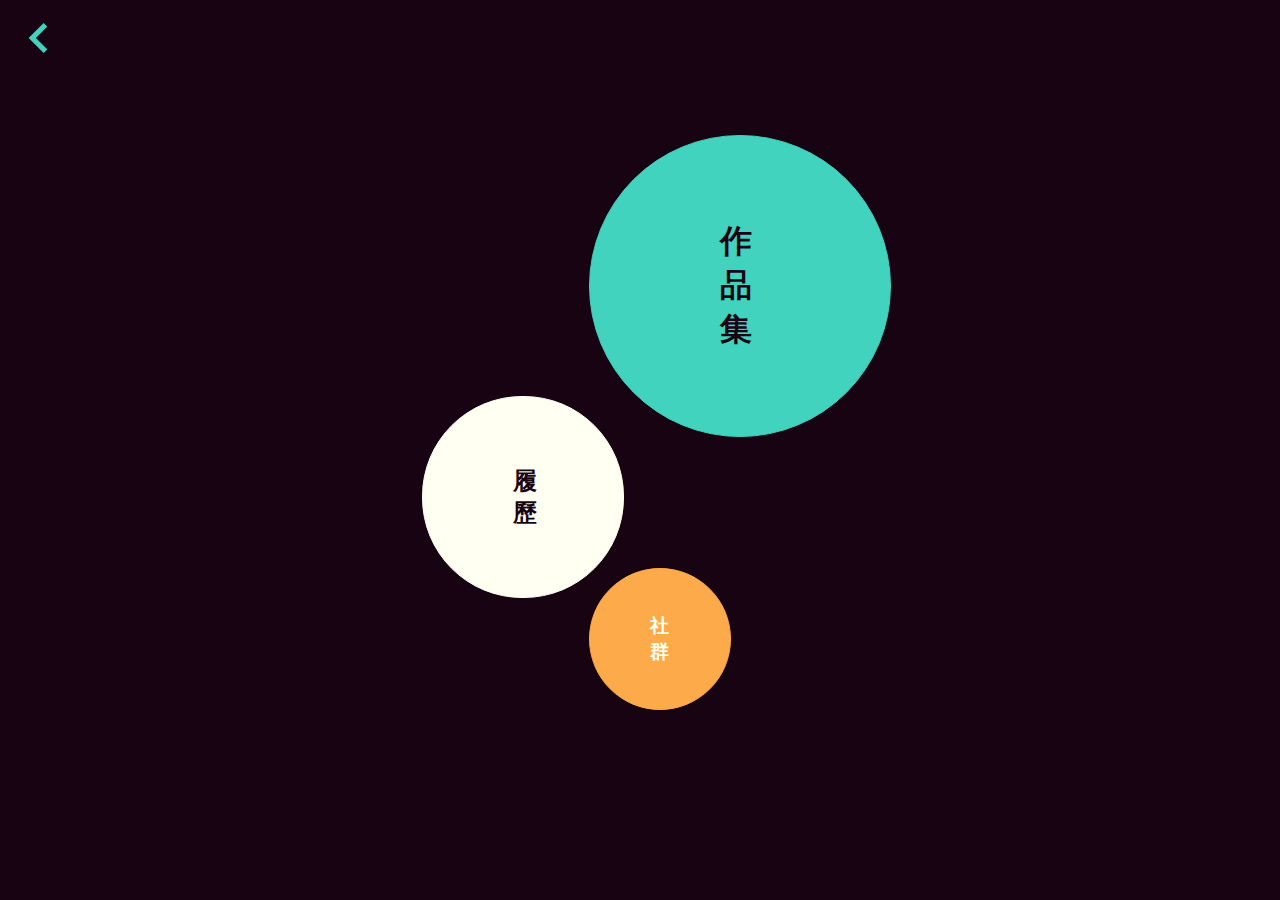
==== catogory.html @ 62a271b7 "Add files via upload" ====
<!DOCTYPE html>
<html lang="en">
<head>
    <meta charset="UTF-8">
    <meta name="viewport" content="width=device-width, initial-scale=1.0">
    <title>Document</title>
    <link rel="stylesheet" href="css/catogory.css">
</head>
<body class="bg_black">
    <div class="container">
        <div class="back">
            <a href="index.html"><img class="arrow_icon" src="img/arrow_icon_left.png" alt="back to Home"></a>
            <h5 class="hint opacity white">HOME PAGE</h5>
        </div>        
        <div class="portfolio area">
            <a href="index.html"></a>
                <a style="text-decoration: none" href="portfolio.html" class="bg_green lg circle">
                    <h1 class="title_lg black">作品集</h1>
                </a>
                <h5 style="display: none;" class="content green content_lg">平面｜動畫｜影片｜介面</h5>
        </div>
        
        <div class="reseme area">    
            <h5 class="content white content_mid opacity">關於我｜技能｜經歷</h5>
            <a style="text-decoration: none" href="reseme.html" class="bg_white mid circle">
                <h2 class="title_mid black">履歷</h2>
            </a>
        </div>

        <div class="social_media area">
            <a style="text-decoration: none" href="https://www.instagram.com/_uxiao/"  class="bg_orange sm circle">
                <h3 class="title_sm white">社群</h3>
            </a>
            <h5 class="content orange content_sm opacity">uxiao｜Instagram</h5>
        </div>
    </div>
    <script src="https://code.jquery.com/jquery-2.1.3.min.js"></script>
    <script src="js/catogory.js"></script>
</body>
</html>
---- css/catogory.css ----
/*text color*/

.green{
    color:#41D3BD;
}

.white{
    color:#FFFFF2;
}

.orange{
    color:#FDAB4A;
}

.black{
    color: #170312;
}

/*bgc*/

.bg_green{
    background-color:#41D3BD;
}

.bg_white{
    background-color:#FFFFF2;
}

.bg_orange{
    background-color:#FDAB4A;
}

.bg_black{
    background-color: #170312;
}

/*area*/
.lg{
    min-width: 300px;
    height: 300px;
    border-radius: 200px;
    display: inline;
    border: 1px solid #41D3BD;
}

.mid{
    min-width: 200px;
    height: 200px;
    border-radius: 100px;
    border: 1px solid #FFFFF2;
}

.sm{
    min-width: 140px;
    height: 140px;
    border-radius: 100px;
    border: 1px solid #FDAB4A;
}

.circle{
    display: flex;
    justify-content: center;
    align-items: center;
}

.area{
    position: absolute;
    display: flex;
    align-items: center;
}

.portfolio{
    left: 46%;
    top: 15%;
}

.reseme{
    left: 16%;
    top: 44%;
}

.social_media{
    left: 46%;
    top: 62%;
}

/*item*/
.arrow_icon{
}

/*title*/
.title_lg{
    width: 40px;
    transition-duration: 1s;
}

.title_mid{
    width: 20px;
    transition-duration: 1s;
}

.title_sm{
    width: 20px;
    transition-duration: 1s;
}

.opacity{
    opacity: 0%;
}

.content{
    padding: 50px;
}

a{
    display: inline-block;
}

.back{
    display: flex;
}
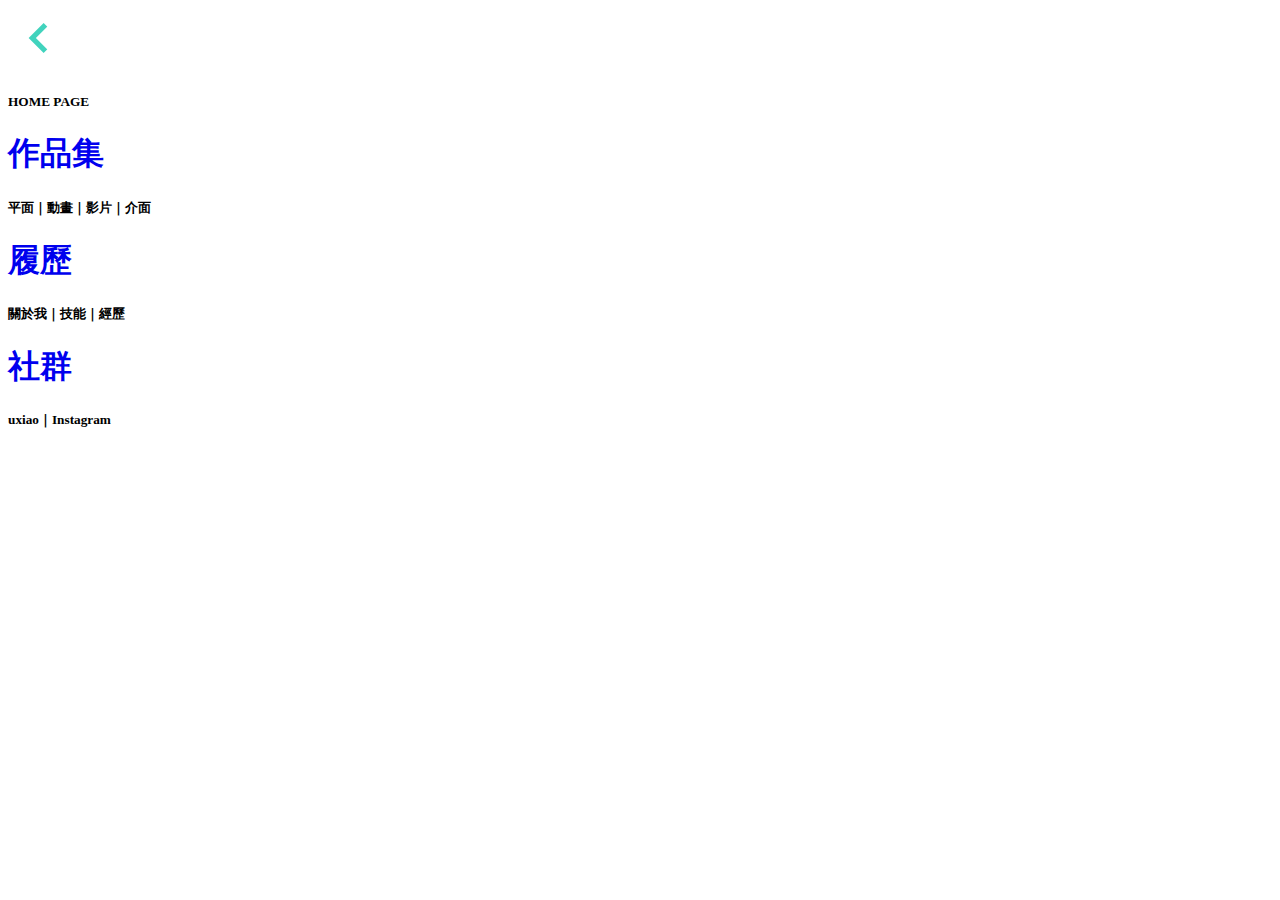
==== commit 432d04e5: "Update catogory.html" ====
--- a/catogory.html
+++ b/catogory.html
@@ -4,37 +4,46 @@
     <meta charset="UTF-8">
     <meta name="viewport" content="width=device-width, initial-scale=1.0">
     <title>Document</title>
-    <link rel="stylesheet" href="css/catogory.css">
+    <link rel="stylesheet" href="css/catogory copy.css">
 </head>
 <body class="bg_black">
     <div class="container">
         <div class="back">
             <a href="index.html"><img class="arrow_icon" src="img/arrow_icon_left.png" alt="back to Home"></a>
             <h5 class="hint opacity white">HOME PAGE</h5>
-        </div>        
-        <div class="portfolio area">
-            <a href="index.html"></a>
-                <a style="text-decoration: none" href="portfolio.html" class="bg_green lg circle">
-                    <h1 class="title_lg black">作品集</h1>
+        </div>       
+        <div class="choose">
+            <div class="row">
+                <div>
+                    <a style="text-decoration: none;" href="./portfolio.html" class="por bg_green box title">
+                        <h1 class="black sm_font title_por">作品集</h1>
+                    </a>
+                </div>
+                <div>
+                    <h5 class="ssm_font content content_por green opacity">平面｜動畫｜影片｜介面</h5>
+                </div>
+            </div>
+            
+            <div class="row">    
+                <a style="text-decoration: none;" href="./reseme.html" class="res bg_white box title">
+                    <h1 class="black sm_font title_res">履歷</h1>
                 </a>
-                <h5 style="display: none;" class="content green content_lg">平面｜動畫｜影片｜介面</h5>
-        </div>
-        
-        <div class="reseme area">    
-            <h5 class="content white content_mid opacity">關於我｜技能｜經歷</h5>
-            <a style="text-decoration: none" href="reseme.html" class="bg_white mid circle">
-                <h2 class="title_mid black">履歷</h2>
-            </a>
-        </div>
-
-        <div class="social_media area">
-            <a style="text-decoration: none" href="https://www.instagram.com/_uxiao/"  class="bg_orange sm circle">
-                <h3 class="title_sm white">社群</h3>
-            </a>
-            <h5 class="content orange content_sm opacity">uxiao｜Instagram</h5>
-        </div>
+                <div>
+                    <h5 class="ssm_font content content_res white opacity">關於我｜技能｜經歷</h5>
+                </div>
+            </div>
+    
+            <div class="row">
+                <a style="text-decoration: none;" href="https://www.instagram.com/_uxiao/" class="soc bg_orange box title">
+                    <h1 class="black sm_font title_soc">社群</h1>
+                </a>
+                <div>
+                    <h5 class="ssm_font content content_soc orange opacity">uxiao｜Instagram</h5>
+                </div>
+            </div>
+        </div> 
     </div>
     <script src="https://code.jquery.com/jquery-2.1.3.min.js"></script>
-    <script src="js/catogory.js"></script>
+    <script src="js/catogory copy.js"></script>
 </body>
-</html>+</html>
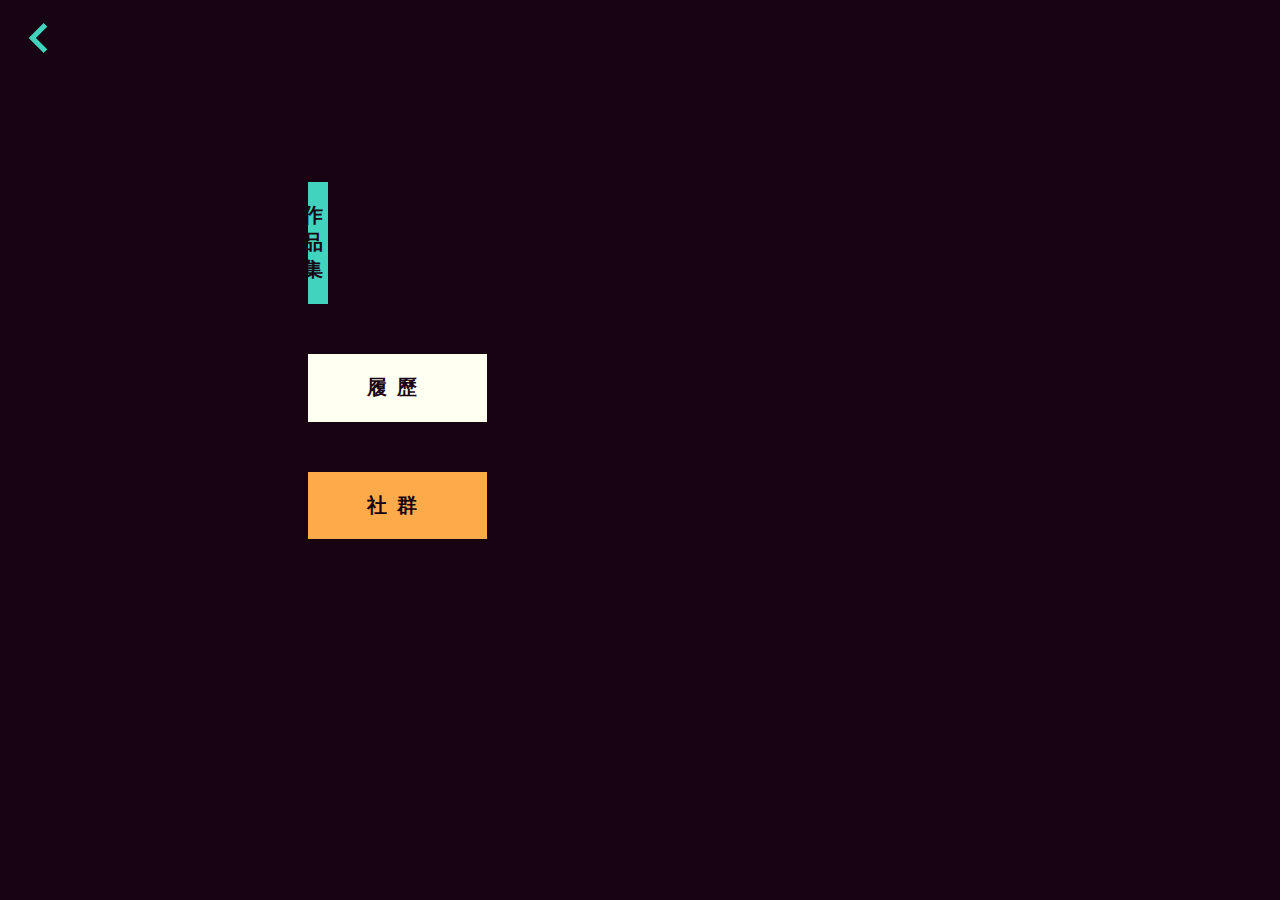
==== commit c087bbc1: "Update catogory.html" ====
--- a/catogory.html
+++ b/catogory.html
@@ -4,7 +4,7 @@
     <meta charset="UTF-8">
     <meta name="viewport" content="width=device-width, initial-scale=1.0">
     <title>Document</title>
-    <link rel="stylesheet" href="css/catogory copy.css">
+    <link rel="stylesheet" href="css/catogory.css">
 </head>
 <body class="bg_black">
     <div class="container">
@@ -44,6 +44,6 @@
         </div> 
     </div>
     <script src="https://code.jquery.com/jquery-2.1.3.min.js"></script>
-    <script src="js/catogory copy.js"></script>
+    <script src="js/catogory.js"></script>
 </body>
 </html>
--- a/css/catogory.css
+++ b/css/catogory.css
@@ -0,0 +1,186 @@
+
+/*text color*/
+
+.green{
+    color:#41D3BD;
+}
+
+.white{
+    color:#FFFFF2;
+}
+
+.orange{
+    color:#FDAB4A;
+}
+
+.black{
+    color: #170312;
+}
+
+/*bgc*/
+
+.bg_green{
+    background-color:#41D3BD;
+}
+
+.bg_white{
+    background-color:#FFFFF2;
+}
+
+.bg_orange{
+    background-color:#FDAB4A;
+}
+
+.bg_black{
+    background-color: #170312;
+}
+/*font_size*/
+
+.sm_font{
+    padding: 6px 0px 6px 0px;
+    font-size: 20px;
+}
+
+.ssm_font{
+    font-family: sans-serif;
+    font-weight: 400;
+    font-size: 14px;
+    letter-spacing: 7px;
+}
+/*back*/
+.back{
+    display: flex;
+}
+
+.hint{
+    letter-spacing: 5px;
+    font-family: sans-serif;
+    font-weight: 400;
+}
+
+/*choose*/
+.choose{
+    margin-top: 110px;
+}
+
+.row{
+    margin-top: 50px;
+    margin-left: 300px;
+    width: 70%;
+    display: flex;
+    margin-bottom: 50px;
+}
+
+.por{
+    border: 1px solid #41D3BD;
+}
+
+.res{
+    border: 1px solid #FFFFF2;
+}
+
+.soc{
+    border: 1px solid #FDAB4A;
+}
+
+.box{
+    width: 20%;
+    display: flex;
+    justify-content: center;
+    align-items: center;
+}
+
+.title{
+    text-align: center;
+    letter-spacing: 10px;
+}
+
+
+/*content*/
+.content{
+    padding-left: 50px;
+}
+
+.opacity{
+    opacity: 0%;
+}
+
+
+@media(max-width:500px){
+    body{
+        margin: 0;
+    }
+    /*font_size*/
+
+.sm_font{
+    padding: 6px 0px 6px 0px;
+    font-size: 20px;
+}
+
+.ssm_font{
+    font-family: sans-serif;
+    font-weight: 400;
+    font-size: 14px;
+    letter-spacing: 7px;
+}
+/*back*/
+.back{
+    display: flex;
+}
+
+.hint{
+    letter-spacing: 5px;
+    font-family: sans-serif;
+    font-weight: 400;
+}
+
+/*choose*/
+.choose{
+    margin-top: 10px;
+    display: flex;
+    flex-direction: column;
+    justify-content: center;
+}
+
+.row{
+    margin-top: 30px;
+    margin-left: auto;
+    width: 80%;
+    flex-direction: column;
+    margin-bottom: 50px;
+}
+
+.por{
+    border: 1px solid #41D3BD;
+}
+
+.res{
+    border: 1px solid #FFFFF2;
+}
+
+.soc{
+    border: 1px solid #FDAB4A;
+}
+
+.box{
+    width: 80%;
+    display: flex;
+    justify-content: center;
+    align-items: center;
+}
+
+.title{
+    text-align: center;
+    letter-spacing: 10px;
+}
+
+
+/*content*/
+.content{
+    padding: 0;
+}
+
+.opacity{
+    opacity: 100%;
+}
+}
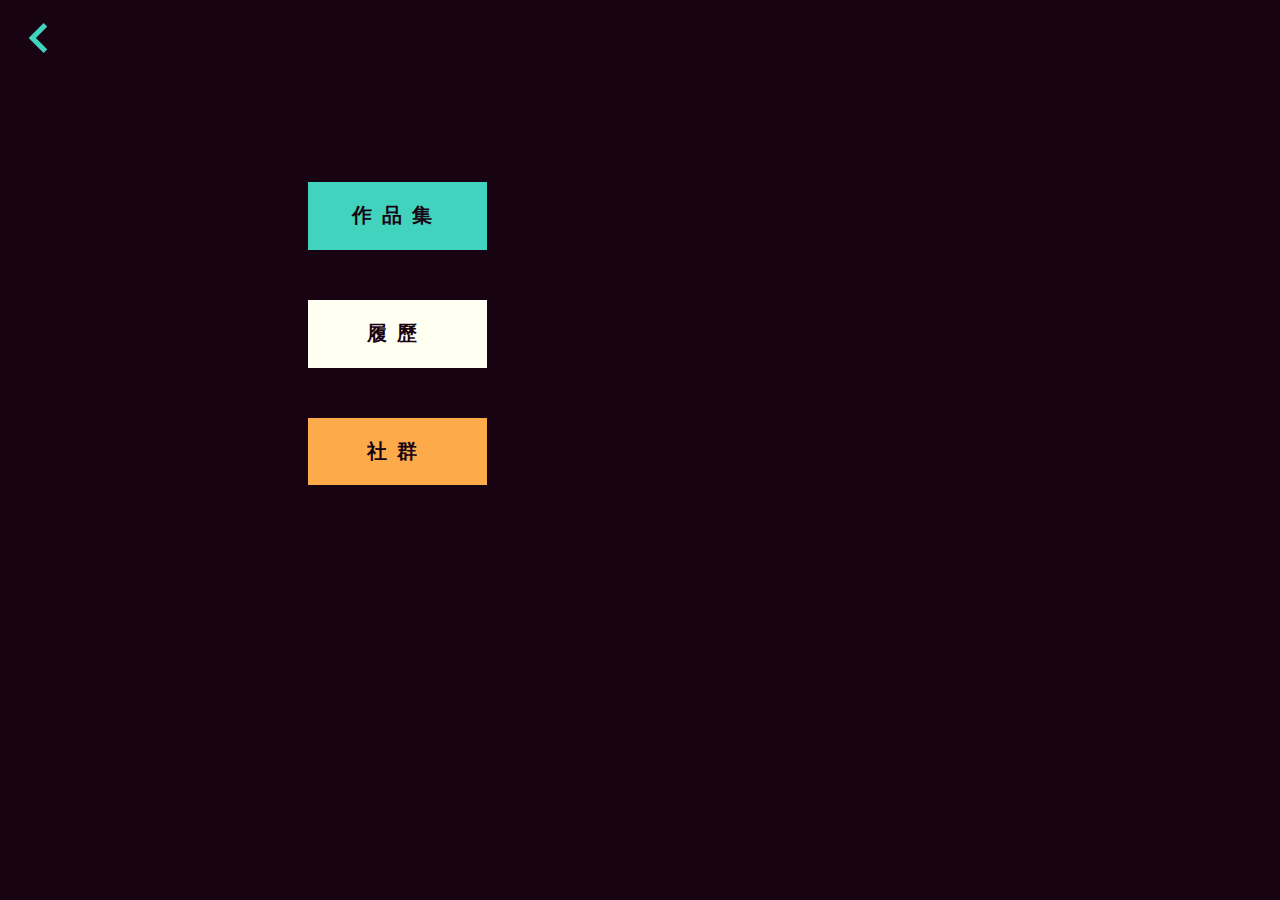
==== commit 7a7a2404: "Update catogory.html" ====
--- a/catogory.html
+++ b/catogory.html
@@ -14,11 +14,9 @@
         </div>       
         <div class="choose">
             <div class="row">
-                <div>
-                    <a style="text-decoration: none;" href="./portfolio.html" class="por bg_green box title">
+                <a style="text-decoration: none;" href="./portfolio.html" class="por bg_green box title">
                         <h1 class="black sm_font title_por">作品集</h1>
-                    </a>
-                </div>
+                </a>
                 <div>
                     <h5 class="ssm_font content content_por green opacity">平面｜動畫｜影片｜介面</h5>
                 </div>
